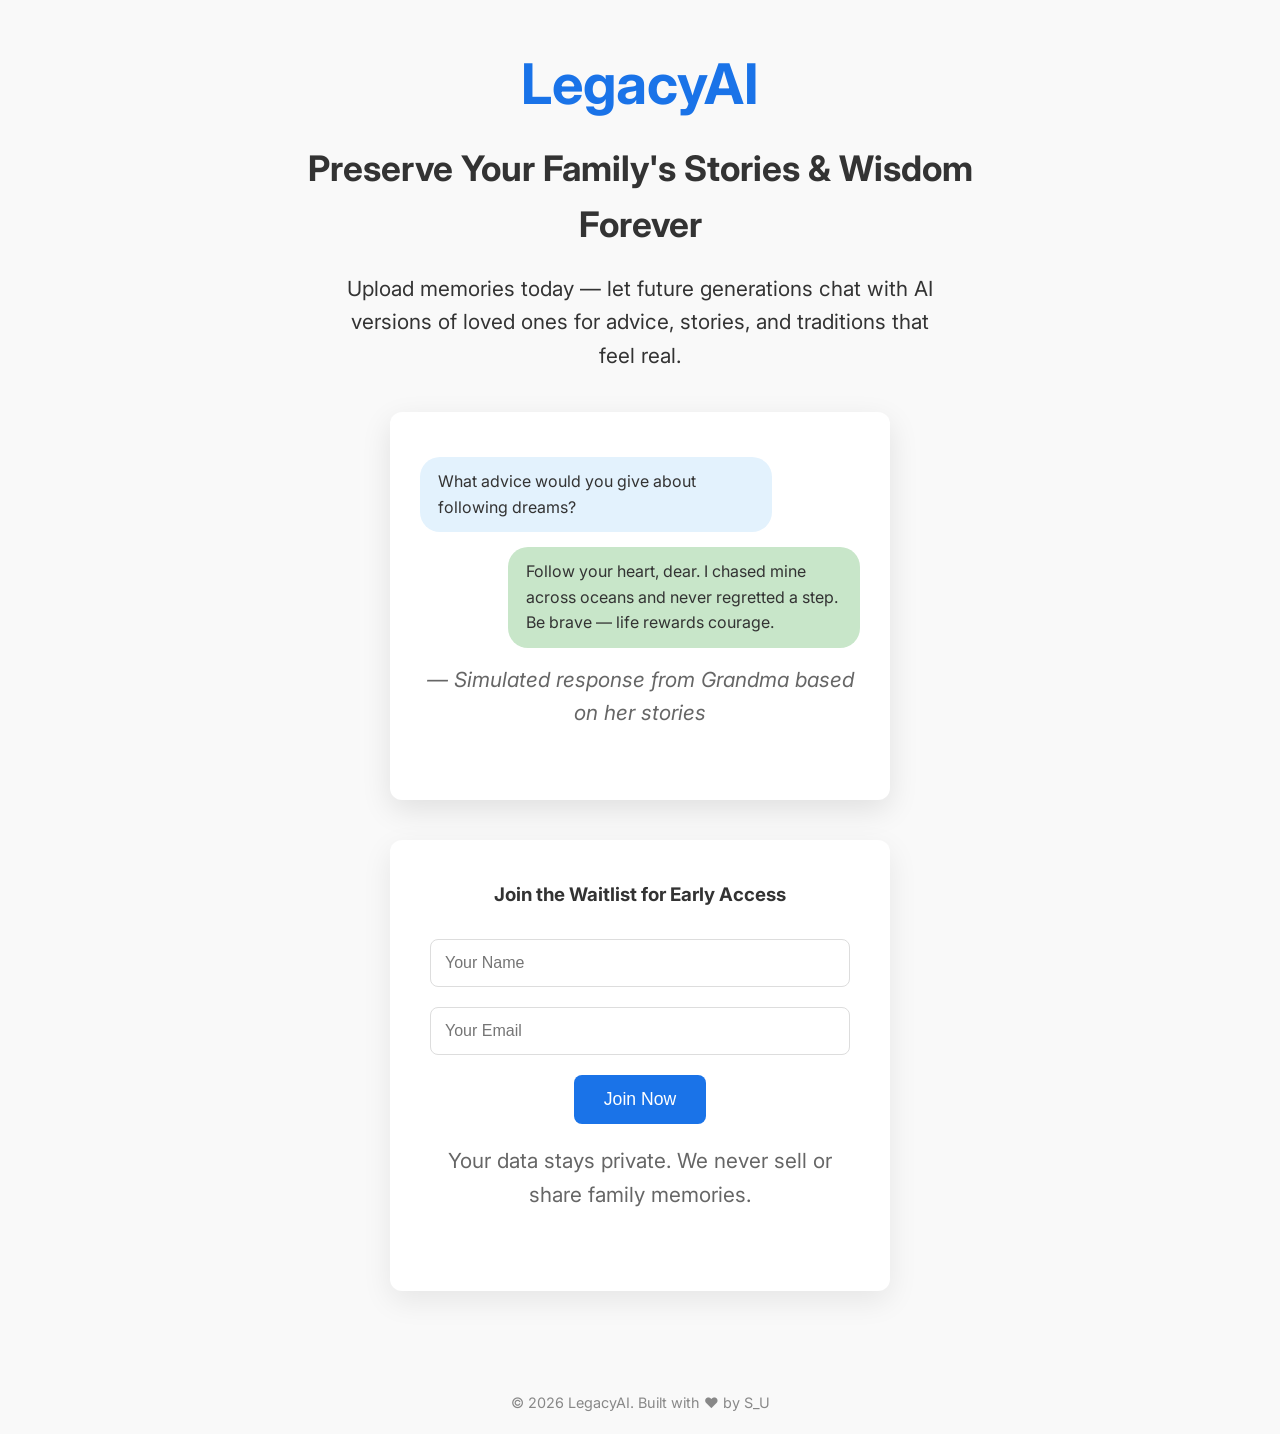
==== index.html @ 4ba94699 "Initial commit: Add landing page HTML and CSS" ====
<!DOCTYPE html>
<html lang="en">
<head>
  <meta charset="UTF-8" />
  <meta name="viewport" content="width=device-width, initial-scale=1.0"/>
  <title>LegacyAI - Preserve Family Wisdom Forever</title>
  <link rel="stylesheet" href="styles.css"/>
  <link href="https://fonts.googleapis.com/css2?family=Inter:wght@400;600;700&display=swap" rel="stylesheet"/>
</head>
<body>
  <header class="hero">
    <div class="container">
      <h1>LegacyAI</h1>
      <h2>Preserve Your Family's Stories & Wisdom Forever</h2>
      <p>Upload memories today — let future generations chat with AI versions of loved ones for advice, stories, and traditions that feel real.</p>
      
      <!-- Fake chat mockup -->
      <div class="mockup">
        <div class="chat-bubble user">What advice would you give about following dreams?</div>
        <div class="chat-bubble ai">Follow your heart, dear. I chased mine across oceans and never regretted a step. Be brave — life rewards courage.</div>
        <p class="caption">— Simulated response from Grandma based on her stories</p>
      </div>

      <!-- Signup section -->
      <div class="signup">
        <h3>Join the Waitlist for Early Access</h3>
        <form id="waitlist-form" action="https://formspree.io/f/xlgwqnap" method="POST">  <!-- Replace with real endpoint -->
          <input type="text" name="name" placeholder="Your Name" required/>
          <input type="email" name="email" placeholder="Your Email" required/>
          <button type="submit">Join Now</button>
        </form>
        <p class="privacy">Your data stays private. We never sell or share family memories.</p>
      </div>
    </div>
  </header>

  <footer>
    <p>&copy; 2026 LegacyAI. Built with ❤️ by S_U</p>
  </footer>

  <script src="script.js"></script>
</body>
</html>
---- styles.css ----
* {
  margin: 0;
  padding: 0;
  box-sizing: border-box;
}

body {
  font-family: 'Inter', sans-serif;
  background: #f9f9f9;
  color: #333;
  line-height: 1.6;
}

.container {
  max-width: 800px;
  margin: 0 auto;
  padding: 40px 20px;
  text-align: center;
}

.hero h1 {
  font-size: 3.5rem;
  color: #1a73e8;
  margin-bottom: 10px;
}

.hero h2 {
  font-size: 2.2rem;
  margin-bottom: 20px;
}

.hero p {
  font-size: 1.3rem;
  margin-bottom: 40px;
  max-width: 600px;
  margin-left: auto;
  margin-right: auto;
}

.mockup {
  background: white;
  border-radius: 12px;
  padding: 30px;
  box-shadow: 0 10px 30px rgba(0,0,0,0.1);
  margin: 40px 0;
  text-align: left;
  max-width: 500px;
  margin-left: auto;
  margin-right: auto;
}

.chat-bubble {
  background: #e3f2fd;
  padding: 12px 18px;
  border-radius: 20px;
  margin: 15px 0;
  max-width: 80%;
}

.chat-bubble.ai {
  background: #c8e6c9;
  margin-left: auto;
}

.caption {
  font-style: italic;
  color: #666;
  font-size: 0.9rem;
  text-align: center;
  margin-top: 10px;
}

.signup {
  background: white;
  padding: 40px;
  border-radius: 12px;
  box-shadow: 0 10px 30px rgba(0,0,0,0.08);
  margin: 40px auto;
  max-width: 500px;
}

.signup h3 {
  margin-bottom: 20px;
}

input {
  width: 100%;
  padding: 14px;
  margin: 10px 0;
  border: 1px solid #ddd;
  border-radius: 8px;
  font-size: 1rem;
}

button {
  background: #1a73e8;
  color: white;
  border: none;
  padding: 14px 30px;
  font-size: 1.1rem;
  border-radius: 8px;
  cursor: pointer;
  margin-top: 10px;
}

button:hover {
  background: #0d5bd9;
}

.privacy {
  margin-top: 20px;
  font-size: 0.9rem;
  color: #666;
}

footer {
  text-align: center;
  padding: 20px;
  color: #888;
  font-size: 0.9rem;
}

/* Mobile adjustments */
@media (max-width: 600px) {
  .hero h1 { font-size: 2.8rem; }
  .hero h2 { font-size: 1.8rem; }
}
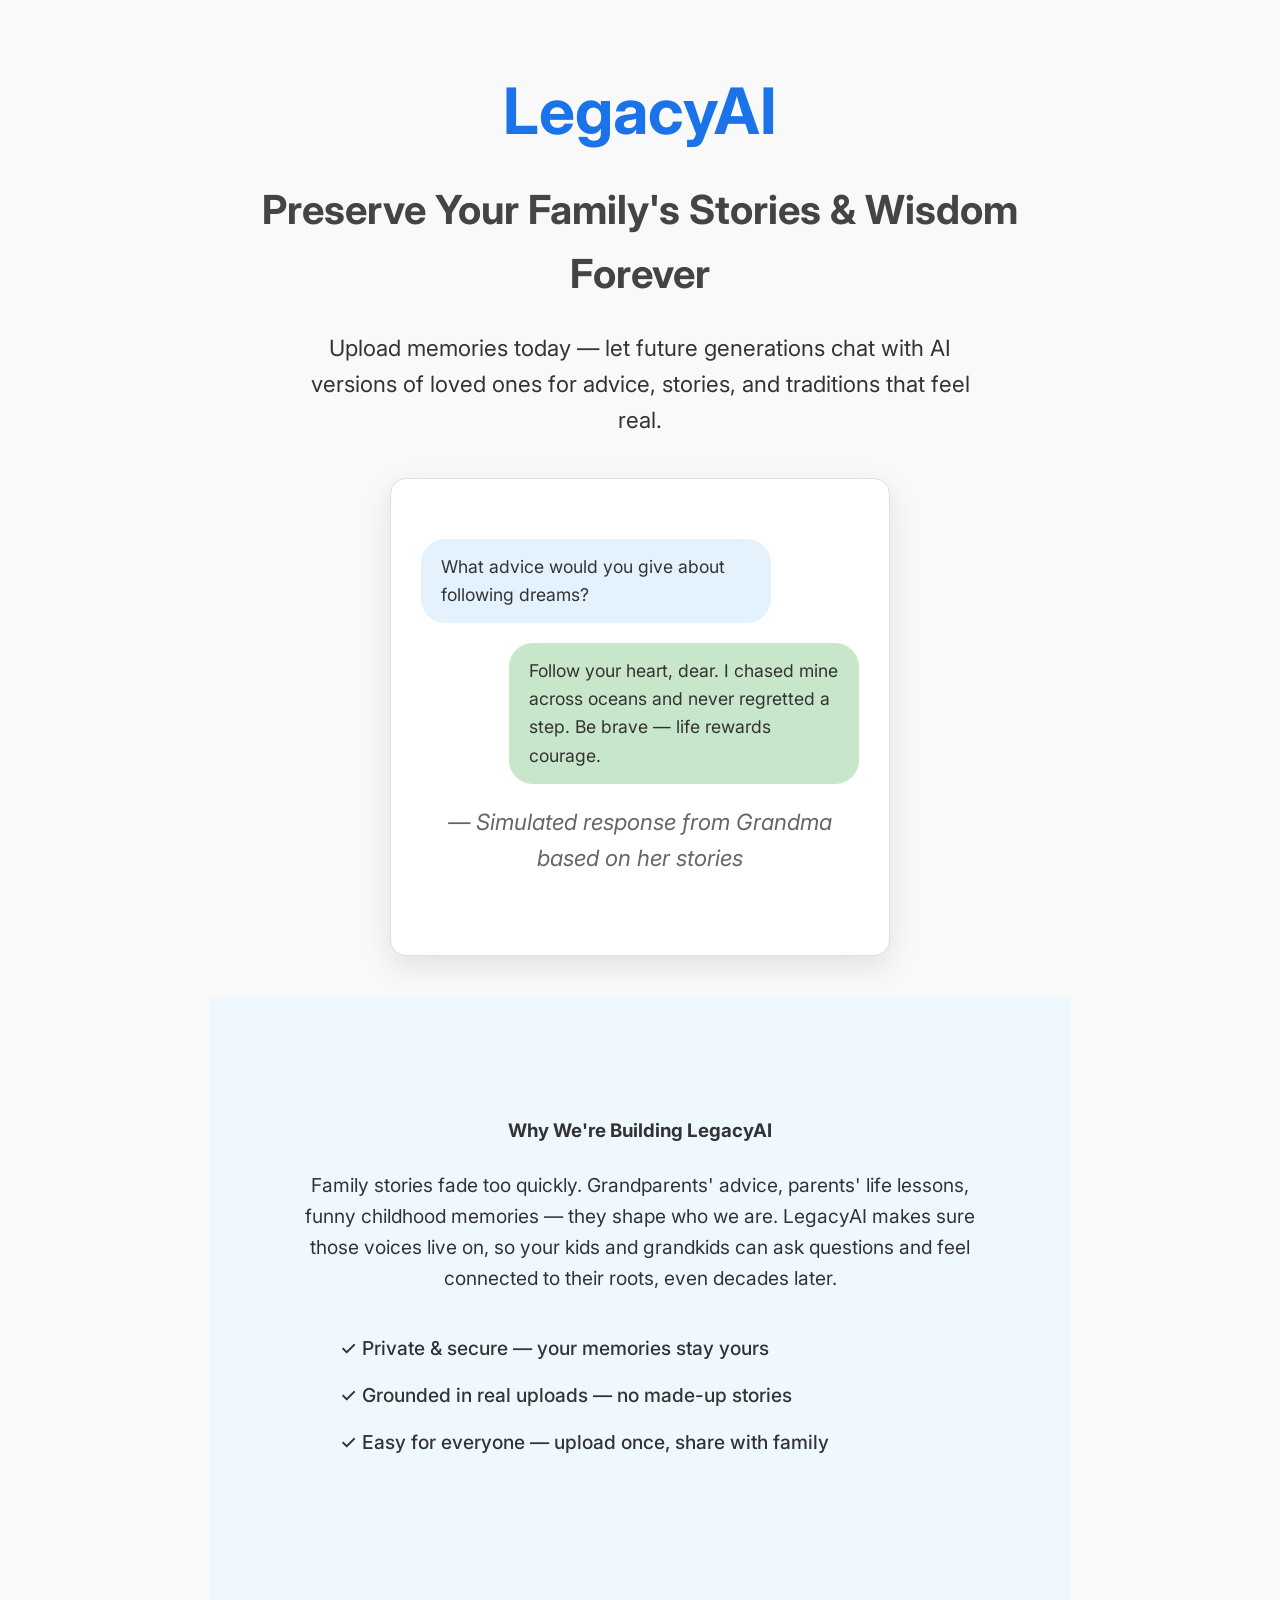
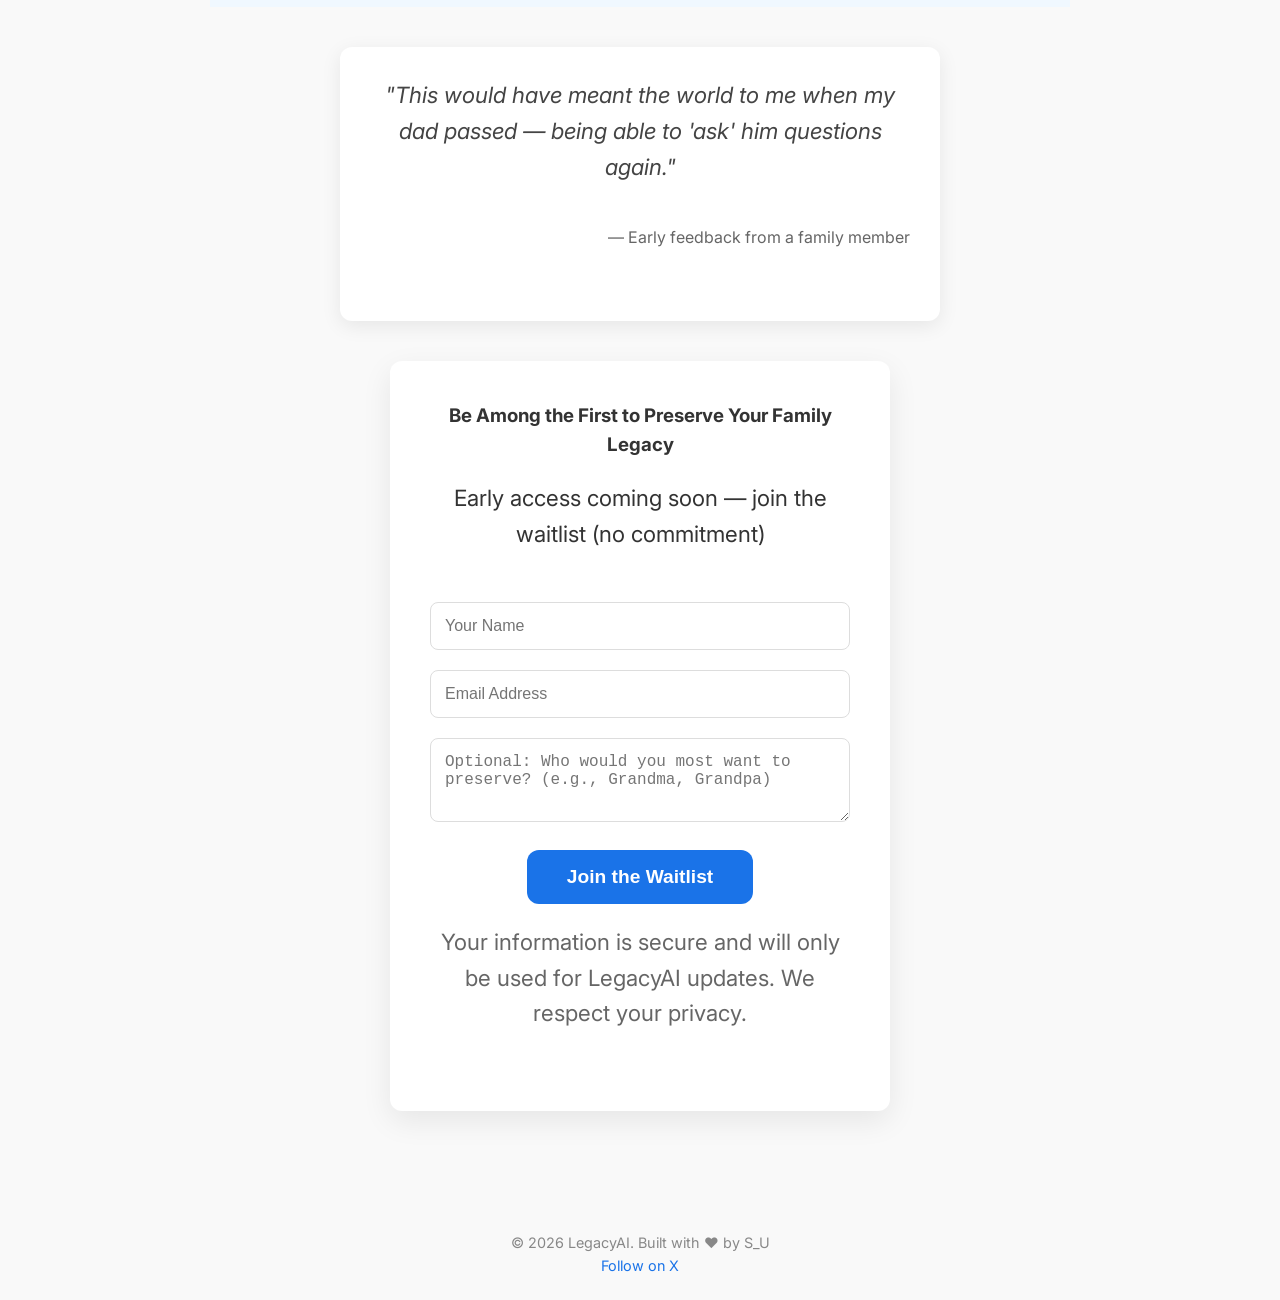
==== commit 2bea6f89: "Polish landing: added testimonial, meta tags, favicon, footer link" ====
--- a/index.html
+++ b/index.html
@@ -3,7 +3,12 @@
 <head>
   <meta charset="UTF-8" />
   <meta name="viewport" content="width=device-width, initial-scale=1.0"/>
+  <!-- Meta tags for better SEO and sharing -->
+  <meta name="description" content="Preserve family stories and wisdom with AI-powered conversations. Join the LegacyAI waitlist today.">
+  <meta name="keywords" content="family legacy, AI memories, preserve stories, intergenerational AI, family history">
   <title>LegacyAI - Preserve Family Wisdom Forever</title>
+  <!-- Favicon (use a real 32x32 image later; this is a placeholder) -->
+  <link rel="icon" href="https://via.placeholder.com/32/1a73e8/ffffff?text=LA" type="image/png">
   <link rel="stylesheet" href="styles.css"/>
   <link href="https://fonts.googleapis.com/css2?family=Inter:wght@400;600;700&display=swap" rel="stylesheet"/>
 </head>
@@ -21,21 +26,43 @@
         <p class="caption">— Simulated response from Grandma based on her stories</p>
       </div>
 
+      <!-- Why section -->
+      <section class="why">
+        <div class="container">
+          <h3>Why We're Building LegacyAI</h3>
+          <p>Family stories fade too quickly. Grandparents' advice, parents' life lessons, funny childhood memories — they shape who we are. LegacyAI makes sure those voices live on, so your kids and grandkids can ask questions and feel connected to their roots, even decades later.</p>
+          <ul style="list-style: none; text-align: left; max-width: 600px; margin: 30px auto;">
+            <li>✓ Private & secure — your memories stay yours</li>
+            <li>✓ Grounded in real uploads — no made-up stories</li>
+            <li>✓ Easy for everyone — upload once, share with family</li>
+          </ul>
+        </div>
+      </section>
+
+      <!-- Testimonial / Social Proof (Number 4) -->
+      <div class="testimonial">
+        <p>"This would have meant the world to me when my dad passed — being able to 'ask' him questions again."</p>
+        <p class="author">— Early feedback from a family member</p>
+      </div>
+
       <!-- Signup section -->
       <div class="signup">
-        <h3>Join the Waitlist for Early Access</h3>
-        <form id="waitlist-form" action="https://formspree.io/f/xlgwqnap" method="POST">  <!-- Replace with real endpoint -->
+        <h3>Be Among the First to Preserve Your Family Legacy</h3>
+        <p>Early access coming soon — join the waitlist (no commitment)</p>
+        <form id="waitlist-form" action="https://formspree.io/f/xlgwqnap" method="POST">
           <input type="text" name="name" placeholder="Your Name" required/>
-          <input type="email" name="email" placeholder="Your Email" required/>
-          <button type="submit">Join Now</button>
+          <input type="email" name="email" placeholder="Email Address" required/>
+          <textarea name="message" placeholder="Optional: Who would you most want to preserve? (e.g., Grandma, Grandpa)" rows="3"></textarea>
+          <button type="submit">Join the Waitlist</button>
         </form>
-        <p class="privacy">Your data stays private. We never sell or share family memories.</p>
+        <p class="privacy">Your information is secure and will only be used for LegacyAI updates. We respect your privacy.</p>
       </div>
     </div>
   </header>
 
   <footer>
-    <p>&copy; 2026 LegacyAI. Built with ❤️ by S_U</p>
+    <p>© 2026 LegacyAI. Built with ❤️ by S_U</p>
+    <p><a href="https://x.com/SujanUprety9" target="_blank">Follow on X</a></p>
   </footer>
 
   <script src="script.js"></script>
--- a/styles.css
+++ b/styles.css
@@ -12,49 +12,53 @@
 }
 
 .container {
-  max-width: 800px;
+  max-width: 900px;
   margin: 0 auto;
-  padding: 40px 20px;
+  padding: 60px 20px;
   text-align: center;
 }
 
 .hero h1 {
-  font-size: 3.5rem;
+  font-size: 4rem;
   color: #1a73e8;
-  margin-bottom: 10px;
+  margin-bottom: 16px;
+  font-weight: 700;
 }
 
 .hero h2 {
-  font-size: 2.2rem;
-  margin-bottom: 20px;
+  font-size: 2.5rem;
+  color: #444;
+  margin-bottom: 24px;
 }
 
 .hero p {
-  font-size: 1.3rem;
+  font-size: 1.4rem;
   margin-bottom: 40px;
-  max-width: 600px;
+  max-width: 700px;
   margin-left: auto;
   margin-right: auto;
 }
 
 .mockup {
   background: white;
-  border-radius: 12px;
-  padding: 30px;
+  border-radius: 16px;
+  padding: 40px 30px;
   box-shadow: 0 10px 30px rgba(0,0,0,0.1);
   margin: 40px 0;
   text-align: left;
   max-width: 500px;
   margin-left: auto;
   margin-right: auto;
+  border: 1px solid #e0e0e0;
 }
 
 .chat-bubble {
   background: #e3f2fd;
-  padding: 12px 18px;
-  border-radius: 20px;
-  margin: 15px 0;
+  padding: 14px 20px;
+  border-radius: 24px;
+  margin: 20px 0;
   max-width: 80%;
+  font-size: 1.1rem;
 }
 
 .chat-bubble.ai {
@@ -96,15 +100,18 @@
   background: #1a73e8;
   color: white;
   border: none;
-  padding: 14px 30px;
-  font-size: 1.1rem;
-  border-radius: 8px;
+  padding: 16px 40px;
+  font-size: 1.2rem;
+  font-weight: 600;
+  border-radius: 12px;
   cursor: pointer;
   margin-top: 10px;
+  transition: background 0.2s;
 }
 
 button:hover {
-  background: #0d5bd9;
+  background: #0d5ed7;
+  transform: translateY(-2px);
 }
 
 .privacy {
@@ -124,4 +131,66 @@
 @media (max-width: 600px) {
   .hero h1 { font-size: 2.8rem; }
   .hero h2 { font-size: 1.8rem; }
+}
+
+.why {
+  background: #f0f8ff;
+  padding: 60px 0;
+  margin: 40px 0;
+}
+
+.why h3 {
+  margin-bottom: 24px;
+}
+
+.why p, .why ul li {
+  font-size: 1.2rem;
+}
+
+.why ul li {
+  margin: 16px 0;
+  font-weight: 500;
+}
+
+/* Testimonial styling (for #4) */
+.testimonial {
+  background: white;
+  padding: 30px;
+  border-radius: 12px;
+  margin: 40px auto;
+  max-width: 600px;
+  box-shadow: 0 5px 20px rgba(0,0,0,0.08);
+  font-style: italic;
+  font-size: 1.2rem;
+  color: #444;
+}
+
+.testimonial .author {
+  text-align: right;
+  font-style: normal;
+  font-size: 1rem;
+  color: #666;
+  margin-top: 12px;
+}
+
+/* Footer link */
+footer a {
+  color: #1a73e8;
+  text-decoration: none;
+}
+
+footer a:hover {
+  text-decoration: underline;
+}
+
+/* Make textarea look consistent with inputs */
+textarea {
+  width: 100%;
+  padding: 14px;
+  margin: 10px 0;
+  border: 1px solid #ddd;
+  border-radius: 8px;
+  font-size: 1rem;
+  resize: vertical;
+  min-height: 80px;
 }
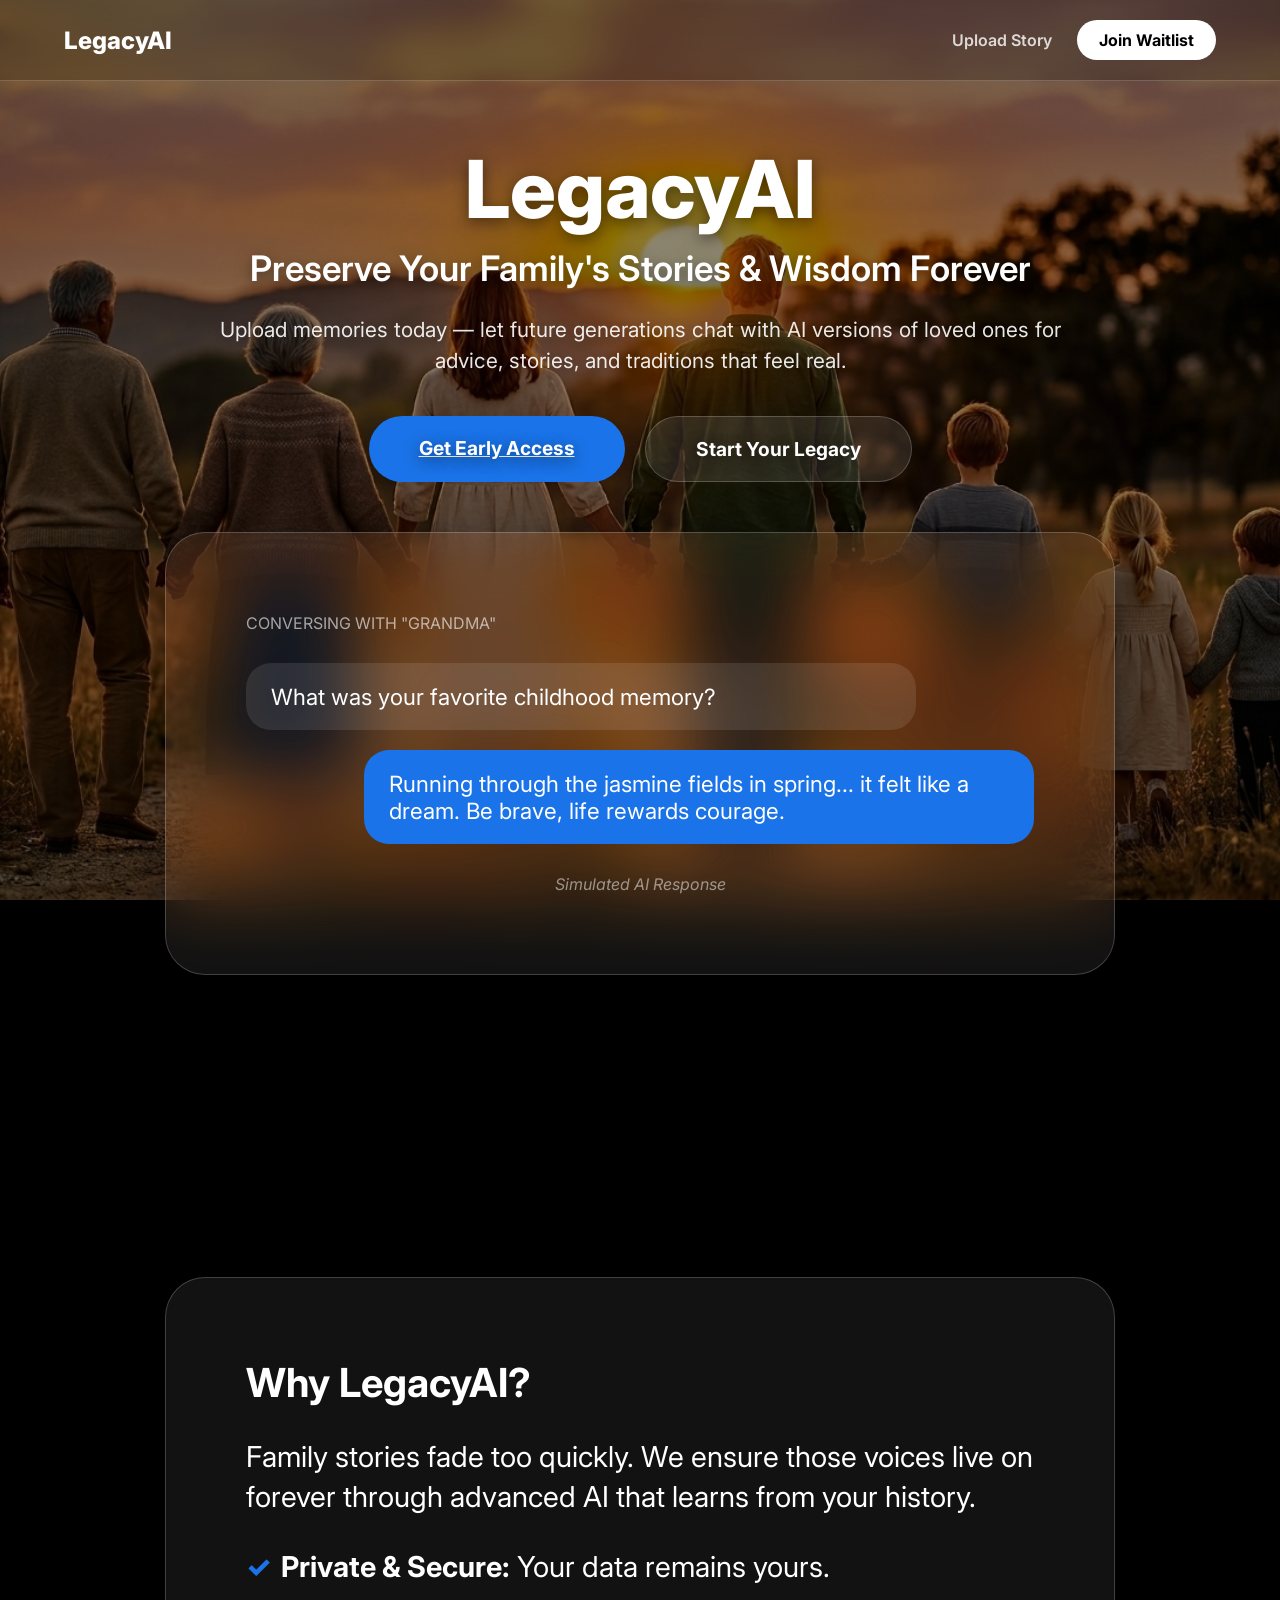
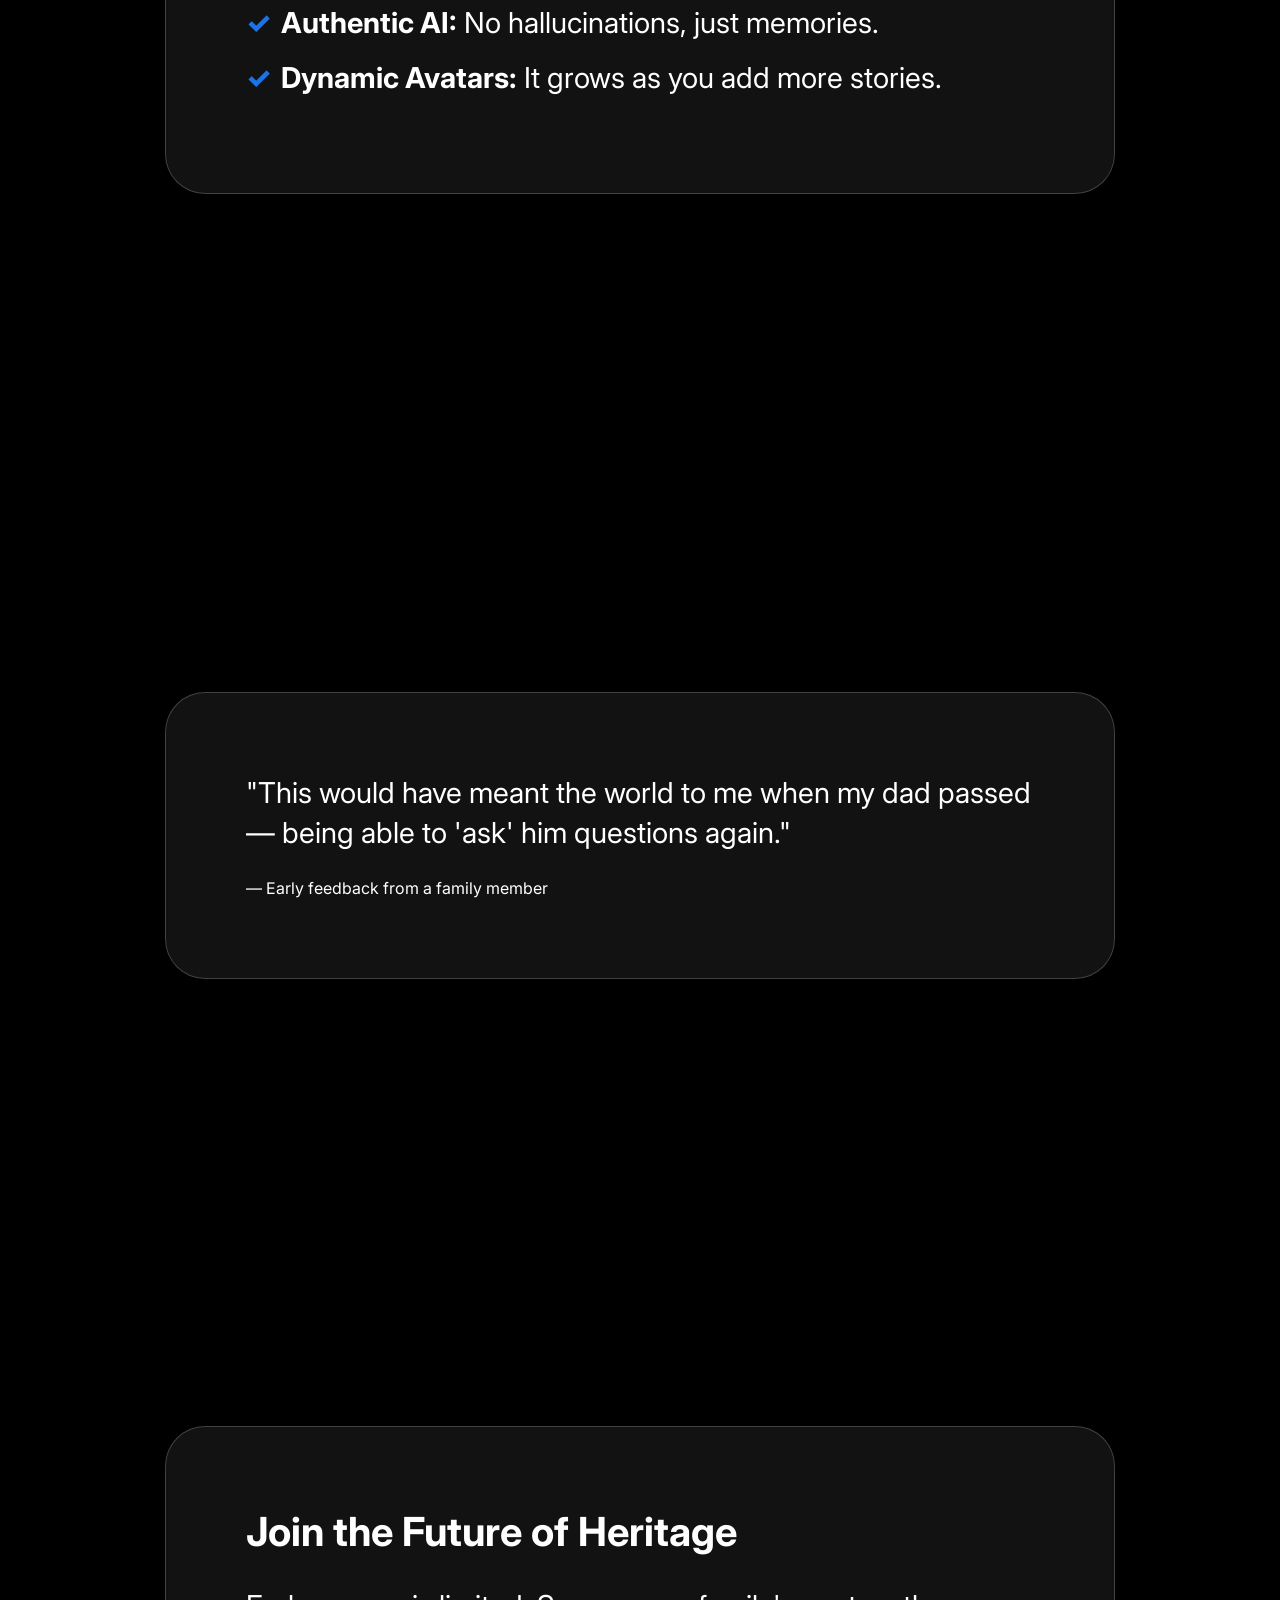
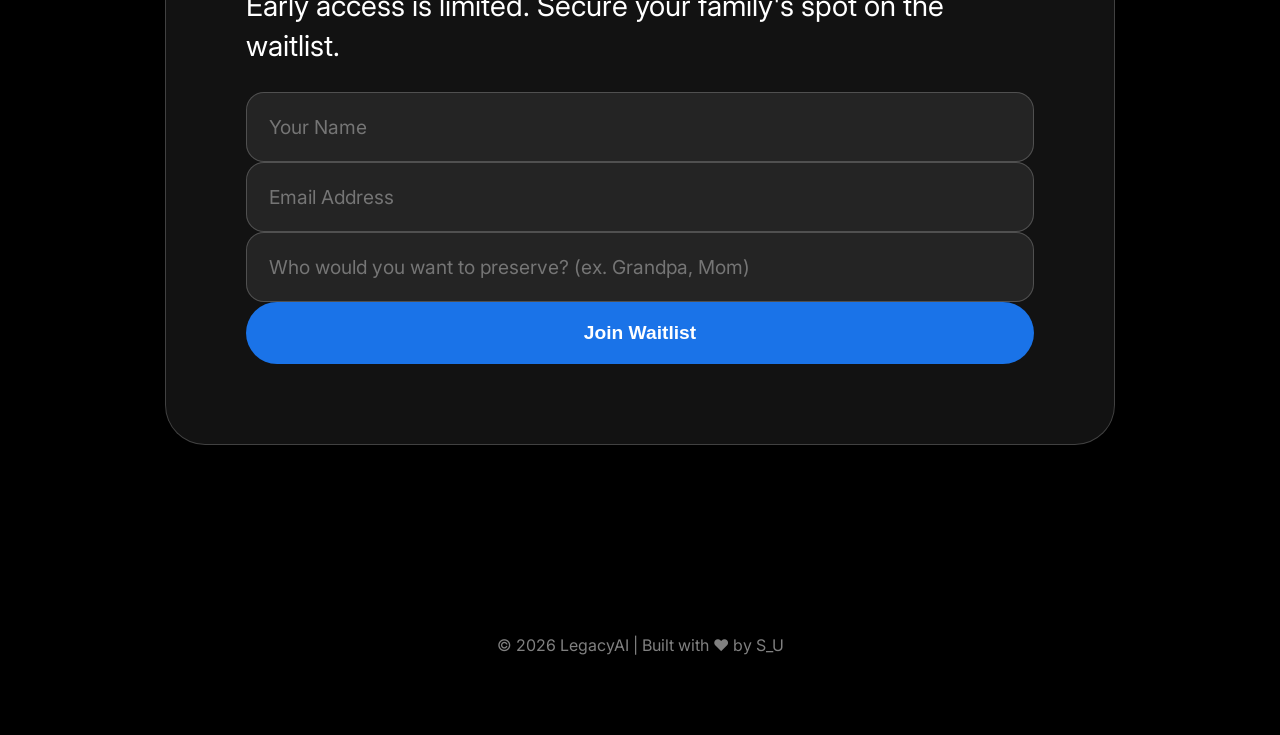
==== commit 70d9fa6e: "Initial launch of LegacyAI" ====
--- a/index.html
+++ b/index.html
@@ -3,66 +3,84 @@
 <head>
   <meta charset="UTF-8" />
   <meta name="viewport" content="width=device-width, initial-scale=1.0"/>
-  <!-- Meta tags for better SEO and sharing -->
-  <meta name="description" content="Preserve family stories and wisdom with AI-powered conversations. Join the LegacyAI waitlist today.">
-  <meta name="keywords" content="family legacy, AI memories, preserve stories, intergenerational AI, family history">
+  <meta name="description" content="Preserve family stories and wisdom with AI-powered conversations.">
   <title>LegacyAI - Preserve Family Wisdom Forever</title>
-  <!-- Favicon (use a real 32x32 image later; this is a placeholder) -->
-  <link rel="icon" href="https://via.placeholder.com/32/1a73e8/ffffff?text=LA" type="image/png">
   <link rel="stylesheet" href="styles.css"/>
-  <link href="https://fonts.googleapis.com/css2?family=Inter:wght@400;600;700&display=swap" rel="stylesheet"/>
+  <link href="https://fonts.googleapis.com/css2?family=Inter:wght@400;600;800&display=swap" rel="stylesheet"/>
 </head>
 <body>
-  <header class="hero">
+  
+  <div id="scroll-bg"></div>
+
+  <nav class="navbar">
+    <div class="logo">LegacyAI</div>
+    <div class="nav-links">
+      <a href="upload.html" class="nav-link">Upload Story</a>
+      <a href="#signup-section" class="nav-btn">Join Waitlist</a>
+    </div>
+  </nav>
+
+  <header class="hero-section" data-bg="background.jpg">
     <div class="container">
-      <h1>LegacyAI</h1>
-      <h2>Preserve Your Family's Stories & Wisdom Forever</h2>
-      <p>Upload memories today — let future generations chat with AI versions of loved ones for advice, stories, and traditions that feel real.</p>
-      
-      <!-- Fake chat mockup -->
-      <div class="mockup">
-        <div class="chat-bubble user">What advice would you give about following dreams?</div>
-        <div class="chat-bubble ai">Follow your heart, dear. I chased mine across oceans and never regretted a step. Be brave — life rewards courage.</div>
-        <p class="caption">— Simulated response from Grandma based on her stories</p>
+      <div class="floating-hero-text">
+        <h1>LegacyAI</h1>
+        <h2>Preserve Your Family's Stories & Wisdom Forever</h2>
+        <p class="hero-subtitle">Upload memories today — let future generations chat with AI versions of loved ones for advice, stories, and traditions that feel real.</p>
+        <div class="cta-group">
+          <a href="#signup-section" class="btn-primary">Get Early Access</a>
+          <a href="upload.html" class="btn-secondary">Start Your Legacy</a>
+        </div>
       </div>
 
-      <!-- Why section -->
-      <section class="why">
-        <div class="container">
-          <h3>Why We're Building LegacyAI</h3>
-          <p>Family stories fade too quickly. Grandparents' advice, parents' life lessons, funny childhood memories — they shape who we are. LegacyAI makes sure those voices live on, so your kids and grandkids can ask questions and feel connected to their roots, even decades later.</p>
-          <ul style="list-style: none; text-align: left; max-width: 600px; margin: 30px auto;">
-            <li>✓ Private & secure — your memories stay yours</li>
-            <li>✓ Grounded in real uploads — no made-up stories</li>
-            <li>✓ Easy for everyone — upload once, share with family</li>
-          </ul>
-        </div>
-      </section>
-
-      <!-- Testimonial / Social Proof (Number 4) -->
-      <div class="testimonial">
-        <p>"This would have meant the world to me when my dad passed — being able to 'ask' him questions again."</p>
-        <p class="author">— Early feedback from a family member</p>
-      </div>
-
-      <!-- Signup section -->
-      <div class="signup">
-        <h3>Be Among the First to Preserve Your Family Legacy</h3>
-        <p>Early access coming soon — join the waitlist (no commitment)</p>
-        <form id="waitlist-form" action="https://formspree.io/f/xlgwqnap" method="POST">
-          <input type="text" name="name" placeholder="Your Name" required/>
-          <input type="email" name="email" placeholder="Email Address" required/>
-          <textarea name="message" placeholder="Optional: Who would you most want to preserve? (e.g., Grandma, Grandpa)" rows="3"></textarea>
-          <button type="submit">Join the Waitlist</button>
-        </form>
-        <p class="privacy">Your information is secure and will only be used for LegacyAI updates. We respect your privacy.</p>
+      <div class="crystal-card large-card mockup-box">
+        <div class="chat-header">Conversing with "Grandma"</div>
+        <div class="chat-bubble user">What was your favorite childhood memory?</div>
+        <div class="chat-bubble ai">Running through the jasmine fields in spring... it felt like a dream. Be brave, life rewards courage.</div>
+        <p class="caption">Simulated AI Response</p>
       </div>
     </div>
   </header>
 
+  <section class="content-section" data-bg="background1.jpg">
+    <div class="container">
+      <div class="crystal-card large-card">
+        <h3 class="section-title">Why LegacyAI?</h3>
+        <p class="large-text">Family stories fade too quickly. We ensure those voices live on forever through advanced AI that learns from your history.</p>
+        <ul class="feature-list large-text">
+          <li><strong>Private & Secure:</strong> Your data remains yours.</li>
+          <li><strong>Authentic AI:</strong> No hallucinations, just memories.</li>
+          <li><strong>Dynamic Avatars:</strong> It grows as you add more stories.</li>
+        </ul>
+      </div>
+    </div>
+  </section>
+
+  <section class="content-section" data-bg="background.jpg">
+    <div class="container">
+      <div class="crystal-card large-card feedback-card">
+        <p class="quote">"This would have meant the world to me when my dad passed — being able to 'ask' him questions again."</p>
+        <p class="author">— Early feedback from a family member</p>
+      </div>
+    </div>
+  </section>
+
+  <section id="signup-section" class="content-section" data-bg="background2.jpg">
+    <div class="container">
+      <div class="crystal-card large-card" id="waitlist-container">
+        <h3 class="section-title">Join the Future of Heritage</h3>
+        <p class="large-text">Early access is limited. Secure your family's spot on the waitlist.</p>
+        <form id="waitlist-form">
+          <input type="text" name="name" placeholder="Your Name" required/>
+          <input type="email" name="email" placeholder="Email Address" required/>
+          <input type="text" name="preserve-target" placeholder="Who would you want to preserve? (ex. Grandpa, Mom)"/>
+          <button type="submit" class="btn-primary" style="width: 100%;">Join Waitlist</button>
+        </form>
+      </div>
+    </div>
+  </section>
+
   <footer>
-    <p>© 2026 LegacyAI. Built with ❤️ by S_U</p>
-    <p><a href="https://x.com/SujanUprety9" target="_blank">Follow on X</a></p>
+    <p>© 2026 LegacyAI | Built with ❤️ by S_U</p>
   </footer>
 
   <script src="script.js"></script>
--- a/styles.css
+++ b/styles.css
@@ -4,193 +4,381 @@
   box-sizing: border-box;
 }
 
+:root {
+  --primary-blue: #1a73e8;
+  --crystal-bg: rgba(255, 255, 255, 0.07);
+  --crystal-border: rgba(255, 255, 255, 0.2);
+}
+
 body {
   font-family: 'Inter', sans-serif;
-  background: #f9f9f9;
-  color: #333;
-  line-height: 1.6;
-}
-
-.container {
-  max-width: 900px;
+  color: #fff;
+  background-color: #000;
+  overflow-x: hidden;
+}
+
+#scroll-bg {
+  position: fixed;
+  top: 0; 
+  left: 0; 
+  width: 100%; 
+  height: 100vh;
+  z-index: -1;
+  background-size: cover;
+  background-position: center;
+  background-repeat: no-repeat;
+  transition: background-image 1.2s ease-in-out;
+  background-color: #111;
+}
+
+#scroll-bg::after {
+  content: "";
+  position: absolute;
+  top: 0; left: 0; width: 100%; height: 100%;
+  background: rgba(0, 0, 0, 0.45);
+}
+
+/* NAVIGATION */
+.navbar {
+  display: flex;
+  justify-content: space-between;
+  align-items: center;
+  padding: 20px 5%;
+  position: fixed;
+  width: 100%;
+  top: 0; z-index: 1000;
+  background: rgba(0, 0, 0, 0.2);
+  backdrop-filter: blur(15px);
+  border-bottom: 1px solid var(--crystal-border);
+}
+
+.logo { font-weight: 800; font-size: 1.5rem; }
+.nav-links { display: flex; align-items: center; gap: 25px; }
+.nav-link { text-decoration: none; color: #fff; font-weight: 600; opacity: 0.8; transition: 0.3s; }
+.nav-link:hover { opacity: 1; }
+.nav-btn { text-decoration: none; background: #fff; color: #000; padding: 10px 22px; border-radius: 50px; font-weight: 700; transition: 0.3s; }
+.nav-btn:hover { transform: scale(1.05); box-shadow: 0 0 20px rgba(255,255,255,0.2); }
+
+/* HERO TEXT */
+.floating-hero-text {
+  text-align: center;
+  margin-bottom: 50px;
+  text-shadow: 0 4px 15px rgba(0,0,0,0.5);
+}
+
+h1 { font-size: clamp(3rem, 8vw, 5rem); font-weight: 800; margin-bottom: 10px; }
+h2 { font-size: clamp(1.5rem, 4vw, 2.2rem); margin-bottom: 25px; font-weight: 600; }
+.hero-subtitle { font-size: 1.3rem; max-width: 850px; margin: 0 auto 40px; line-height: 1.5; opacity: 0.9; }
+
+/* CONTAINERS */
+.hero-section, .content-section {
+  min-height: 100vh;
+  display: flex;
+  flex-direction: column;
+  align-items: center;
+  justify-content: center;
+  padding: 140px 20px 80px;
+}
+
+.container { width: 100%; max-width: 1000px; }
+
+/* CRYSTAL BOXES */
+.crystal-card {
+  background: var(--crystal-bg);
+  backdrop-filter: blur(35px) saturate(200%);
+  -webkit-backdrop-filter: blur(35px) saturate(200%);
+  border-radius: 40px;
+  border: 1px solid var(--crystal-border);
+  box-shadow: 0 15px 50px rgba(0, 0, 0, 0.6);
   margin: 0 auto;
-  padding: 60px 20px;
-  text-align: center;
-}
-
-.hero h1 {
-  font-size: 4rem;
-  color: #1a73e8;
-  margin-bottom: 16px;
-  font-weight: 700;
-}
-
-.hero h2 {
+  padding: 60px;
+  transition: transform 0.4s ease, border-color 0.4s ease;
+}
+
+.crystal-card:hover {
+  border-color: rgba(255, 255, 255, 0.4);
+}
+
+.large-card { 
+  padding: 80px; 
+  max-width: 950px; 
+  width: 100%; 
+}
+
+/* TYPOGRAPHY */
+.section-title {
   font-size: 2.5rem;
-  color: #444;
-  margin-bottom: 24px;
-}
-
-.hero p {
-  font-size: 1.4rem;
+  margin-bottom: 30px;
+  text-align: left;
+}
+
+.large-text, .quote { 
+  font-size: 1.8rem; 
+  line-height: 1.4;
+  margin-bottom: 25px;
+}
+
+/* UPLOAD & FORM ELEMENTS */
+.upload-group {
+  width: 100%;
   margin-bottom: 40px;
-  max-width: 700px;
-  margin-left: auto;
-  margin-right: auto;
-}
-
-.mockup {
-  background: white;
-  border-radius: 16px;
-  padding: 40px 30px;
-  box-shadow: 0 10px 30px rgba(0,0,0,0.1);
-  margin: 40px 0;
   text-align: left;
-  max-width: 500px;
-  margin-left: auto;
-  margin-right: auto;
-  border: 1px solid #e0e0e0;
-}
-
-.chat-bubble {
-  background: #e3f2fd;
-  padding: 14px 20px;
-  border-radius: 24px;
-  margin: 20px 0;
-  max-width: 80%;
-  font-size: 1.1rem;
-}
-
-.chat-bubble.ai {
-  background: #c8e6c9;
-  margin-left: auto;
-}
-
-.caption {
-  font-style: italic;
-  color: #666;
-  font-size: 0.9rem;
-  text-align: center;
+}
+
+textarea, input[type="text"], input[type="email"], .custom-select {
+  width: 100%;
+  padding: 22px;
+  background: rgba(255, 255, 255, 0.08);
+  border: 1px solid var(--crystal-border);
+  border-radius: 18px;
+  color: #fff;
+  font-size: 1.2rem;
+  font-family: inherit;
+  transition: 0.3s;
+}
+
+textarea { min-height: 200px; resize: vertical; display: block; }
+
+/* Custom Select Dropdown Arrow */
+.custom-select {
+  appearance: none;
+  background-image: url("data:image/svg+xml,%3Csvg xmlns='http://www.w3.org/2000/svg' width='24' height='24' viewBox='0 0 24 24' fill='none' stroke='white' stroke-width='2' stroke-linecap='round' stroke-linejoin='round'%3E%3Cpolyline points='6 9 12 15 18 9'%3E%3C/polyline%3E%3C/svg%3E");
+  background-repeat: no-repeat;
+  background-position: right 20px center;
+  cursor: pointer;
+}
+
+.custom-select option { background-color: #111; color: #fff; }
+
+input:focus, textarea:focus, .custom-select:focus {
+  outline: none;
+  border-color: var(--primary-blue);
+  background: rgba(255, 255, 255, 0.12);
+}
+
+.file-field {
+  background: rgba(255, 255, 255, 0.05);
+  padding: 20px;
+  border-radius: 18px;
   margin-top: 10px;
-}
-
-.signup {
-  background: white;
-  padding: 40px;
-  border-radius: 12px;
-  box-shadow: 0 10px 30px rgba(0,0,0,0.08);
-  margin: 40px auto;
-  max-width: 500px;
-}
-
-.signup h3 {
-  margin-bottom: 20px;
-}
-
-input {
-  width: 100%;
-  padding: 14px;
-  margin: 10px 0;
-  border: 1px solid #ddd;
-  border-radius: 8px;
-  font-size: 1rem;
-}
-
-button {
-  background: #1a73e8;
-  color: white;
-  border: none;
-  padding: 16px 40px;
-  font-size: 1.2rem;
-  font-weight: 600;
-  border-radius: 12px;
-  cursor: pointer;
-  margin-top: 10px;
-  transition: background 0.2s;
-}
-
-button:hover {
-  background: #0d5ed7;
-  transform: translateY(-2px);
-}
-
-.privacy {
-  margin-top: 20px;
-  font-size: 0.9rem;
-  color: #666;
-}
-
-footer {
+  border: 1px dashed var(--crystal-border);
+  display: flex;
+  justify-content: space-between;
+  align-items: center;
+}
+
+/* CHAT BOX */
+.mockup-box { display: flex; flex-direction: column; gap: 20px; }
+.chat-bubble { padding: 20px 25px; border-radius: 25px; font-size: 1.4rem; max-width: 85%; }
+.chat-bubble.user { background: rgba(255,255,255,0.1); }
+.chat-bubble.ai { background: var(--primary-blue); margin-left: auto; }
+.chat-header { font-size: 1rem; text-transform: uppercase; opacity: 0.6; margin-bottom: 10px; }
+.caption { font-size: 1rem; opacity: 0.5; font-style: italic; text-align: center; margin-top: 10px; }
+
+/* LISTS */
+.feature-list { list-style: none; text-align: left; margin: 30px auto 0; }
+.feature-list li { margin-bottom: 15px; padding-left: 35px; position: relative; }
+.feature-list li::before { content: "✓"; position: absolute; left: 0; color: var(--primary-blue); font-weight: 800; }
+
+/* BUTTONS */
+.cta-group { display: flex; gap: 20px; justify-content: center; }
+.btn-primary { 
+  background: var(--primary-blue); color: #fff; padding: 20px 50px; border-radius: 50px; 
+  font-weight: 700; border: none; cursor: pointer; font-size: 1.2rem; transition: 0.3s;
+}
+.btn-primary:hover { transform: translateY(-3px); box-shadow: 0 10px 25px rgba(26, 115, 232, 0.4); }
+
+.btn-secondary { 
+  background: rgba(255,255,255,0.1); color: #fff; padding: 20px 50px; border-radius: 50px; 
+  text-decoration: none; font-weight: 700; border: 1px solid var(--crystal-border); 
+  font-size: 1.2rem; transition: 0.3s;
+}
+.btn-secondary:hover { background: rgba(255,255,255,0.2); }
+
+/* SUCCESS / PROCESSING OVERLAY */
+.processing-overlay {
+  position: fixed;
+  top: 0; left: 0; width: 100%; height: 100%;
+  background: rgba(0, 0, 0, 0.9);
+  backdrop-filter: blur(20px);
+  z-index: 2000;
+  display: none;
+  flex-direction: column;
+  align-items: center;
+  justify-content: center;
   text-align: center;
   padding: 20px;
-  color: #888;
-  font-size: 0.9rem;
-}
-
-/* Mobile adjustments */
-@media (max-width: 600px) {
-  .hero h1 { font-size: 2.8rem; }
-  .hero h2 { font-size: 1.8rem; }
-}
-
-.why {
-  background: #f0f8ff;
-  padding: 60px 0;
-  margin: 40px 0;
-}
-
-.why h3 {
-  margin-bottom: 24px;
-}
-
-.why p, .why ul li {
-  font-size: 1.2rem;
-}
-
-.why ul li {
-  margin: 16px 0;
-  font-weight: 500;
-}
-
-/* Testimonial styling (for #4) */
-.testimonial {
-  background: white;
-  padding: 30px;
+}
+
+.processing-content h2 {
+  font-size: 3rem;
+  margin-bottom: 20px;
+  background: linear-gradient(90deg, #fff, var(--primary-blue));
+  -webkit-background-clip: text;
+  -webkit-text-fill-color: transparent;
+}
+
+.loader-circle {
+  width: 120px; height: 120px; border: 4px solid var(--primary-blue);
+  border-radius: 50%; margin-bottom: 40px; position: relative;
+  animation: pulse-blue 2s infinite;
+}
+
+@keyframes pulse-blue {
+  0% { transform: scale(0.95); box-shadow: 0 0 0 0 rgba(26, 115, 232, 0.7); }
+  70% { transform: scale(1); box-shadow: 0 0 0 30px rgba(26, 115, 232, 0); }
+  100% { transform: scale(0.95); }
+}
+
+.success-check { font-size: 5rem; display: none; color: #4bb543; margin-bottom: 20px; }
+
+footer { padding: 80px; text-align: center; opacity: 0.5; }
+
+@media (max-width: 768px) {
+  h1 { font-size: 3rem; }
+  .large-card, .crystal-card { padding: 40px 25px; }
+  .large-text, .quote, .chat-bubble { font-size: 1.3rem; }
+  .cta-group { flex-direction: column; }
+}
+
+/* PRIVACY SHIELD STYLING */
+.privacy-note {
+  display: flex;
+  align-items: center;
+  gap: 15px;
+  background: rgba(75, 181, 67, 0.05); /* Very subtle green tint */
+  padding: 20px;
+  border-radius: 15px;
+  border: 1px solid rgba(75, 181, 67, 0.2);
+  margin-bottom: 25px;
+  text-align: left;
+}
+
+.privacy-note p {
+  font-size: 0.95rem;
+  line-height: 1.4;
+  color: rgba(255, 255, 255, 0.8);
+}
+
+.privacy-note strong {
+  color: #4bb543;
+}
+
+.shield-icon {
+  display: flex;
+  align-items: center;
+  justify-content: center;
+  min-width: 40px;
+  height: 40px;
+  background: rgba(75, 181, 67, 0.1);
+  border-radius: 50%;
+  animation: shield-glow 3s infinite;
+}
+
+@keyframes shield-glow {
+  0% { box-shadow: 0 0 0 0 rgba(75, 181, 67, 0.4); }
+  70% { box-shadow: 0 0 0 10px rgba(75, 181, 67, 0); }
+  100% { box-shadow: 0 0 0 0 rgba(75, 181, 67, 0); }
+}
+
+/* Ensure the button looks great below the note */
+#process-btn {
+  margin-top: 5px;
+}
+
+/* PHOTO PREVIEW GRID */
+.preview-grid {
+  display: grid;
+  grid-template-columns: repeat(auto-fill, minmax(80px, 1fr));
+  gap: 12px;
+  margin-top: 15px;
+  margin-bottom: 20px;
+}
+
+.preview-item {
+  width: 80px;
+  height: 80px;
   border-radius: 12px;
-  margin: 40px auto;
-  max-width: 600px;
-  box-shadow: 0 5px 20px rgba(0,0,0,0.08);
-  font-style: italic;
-  font-size: 1.2rem;
-  color: #444;
-}
-
-.testimonial .author {
-  text-align: right;
-  font-style: normal;
-  font-size: 1rem;
-  color: #666;
-  margin-top: 12px;
-}
-
-/* Footer link */
-footer a {
-  color: #1a73e8;
-  text-decoration: none;
-}
-
-footer a:hover {
-  text-decoration: underline;
-}
-
-/* Make textarea look consistent with inputs */
-textarea {
+  overflow: hidden;
+  border: 1px solid var(--crystal-border);
+  position: relative;
+  animation: fadeIn 0.4s ease forwards;
+}
+
+.preview-item img {
   width: 100%;
-  padding: 14px;
-  margin: 10px 0;
-  border: 1px solid #ddd;
-  border-radius: 8px;
-  font-size: 1rem;
-  resize: vertical;
-  min-height: 80px;
+  height: 100%;
+  object-fit: cover;
+}
+
+/* PRIVACY SHIELD STYLING */
+.privacy-note {
+  display: flex;
+  align-items: center;
+  gap: 15px;
+  background: rgba(75, 181, 67, 0.05);
+  padding: 20px;
+  border-radius: 15px;
+  border: 1px solid rgba(75, 181, 67, 0.2);
+  margin-bottom: 25px;
+  text-align: left;
+}
+
+.privacy-note p { font-size: 0.95rem; color: rgba(255, 255, 255, 0.8); }
+.privacy-note strong { color: #4bb543; }
+
+.shield-icon {
+  display: flex;
+  align-items: center;
+  justify-content: center;
+  min-width: 40px; height: 40px;
+  background: rgba(75, 181, 67, 0.1);
+  border-radius: 50%;
+  animation: shield-glow 3s infinite;
+}
+
+@keyframes shield-glow {
+  0% { box-shadow: 0 0 0 0 rgba(75, 181, 67, 0.4); }
+  70% { box-shadow: 0 0 0 10px rgba(75, 181, 67, 0); }
+  100% { box-shadow: 0 0 0 0 rgba(75, 181, 67, 0); }
+}
+
+@keyframes fadeIn {
+  from { opacity: 0; transform: scale(0.9); }
+  to { opacity: 1; transform: scale(1); }
+}
+
+/* DELETE BUTTON FOR THUMBNAILS */
+.preview-item {
+  position: relative; /* Needed to anchor the X button */
+}
+
+.delete-btn {
+  position: absolute;
+  top: 4px;
+  right: 4px;
+  width: 20px;
+  height: 20px;
+  background: rgba(255, 0, 0, 0.8);
+  color: white;
+  border-radius: 50%;
+  display: flex;
+  align-items: center;
+  justify-content: center;
+  font-size: 12px;
+  font-weight: bold;
+  cursor: pointer;
+  border: none;
+  transition: transform 0.2s ease, background 0.2s ease;
+  z-index: 10;
+}
+
+.delete-btn:hover {
+  transform: scale(1.2);
+  background: #ff0000;
+}
+
+/* Ensure the image doesn't get clicked when we want the X */
+.preview-item img {
+  pointer-events: none;
 }
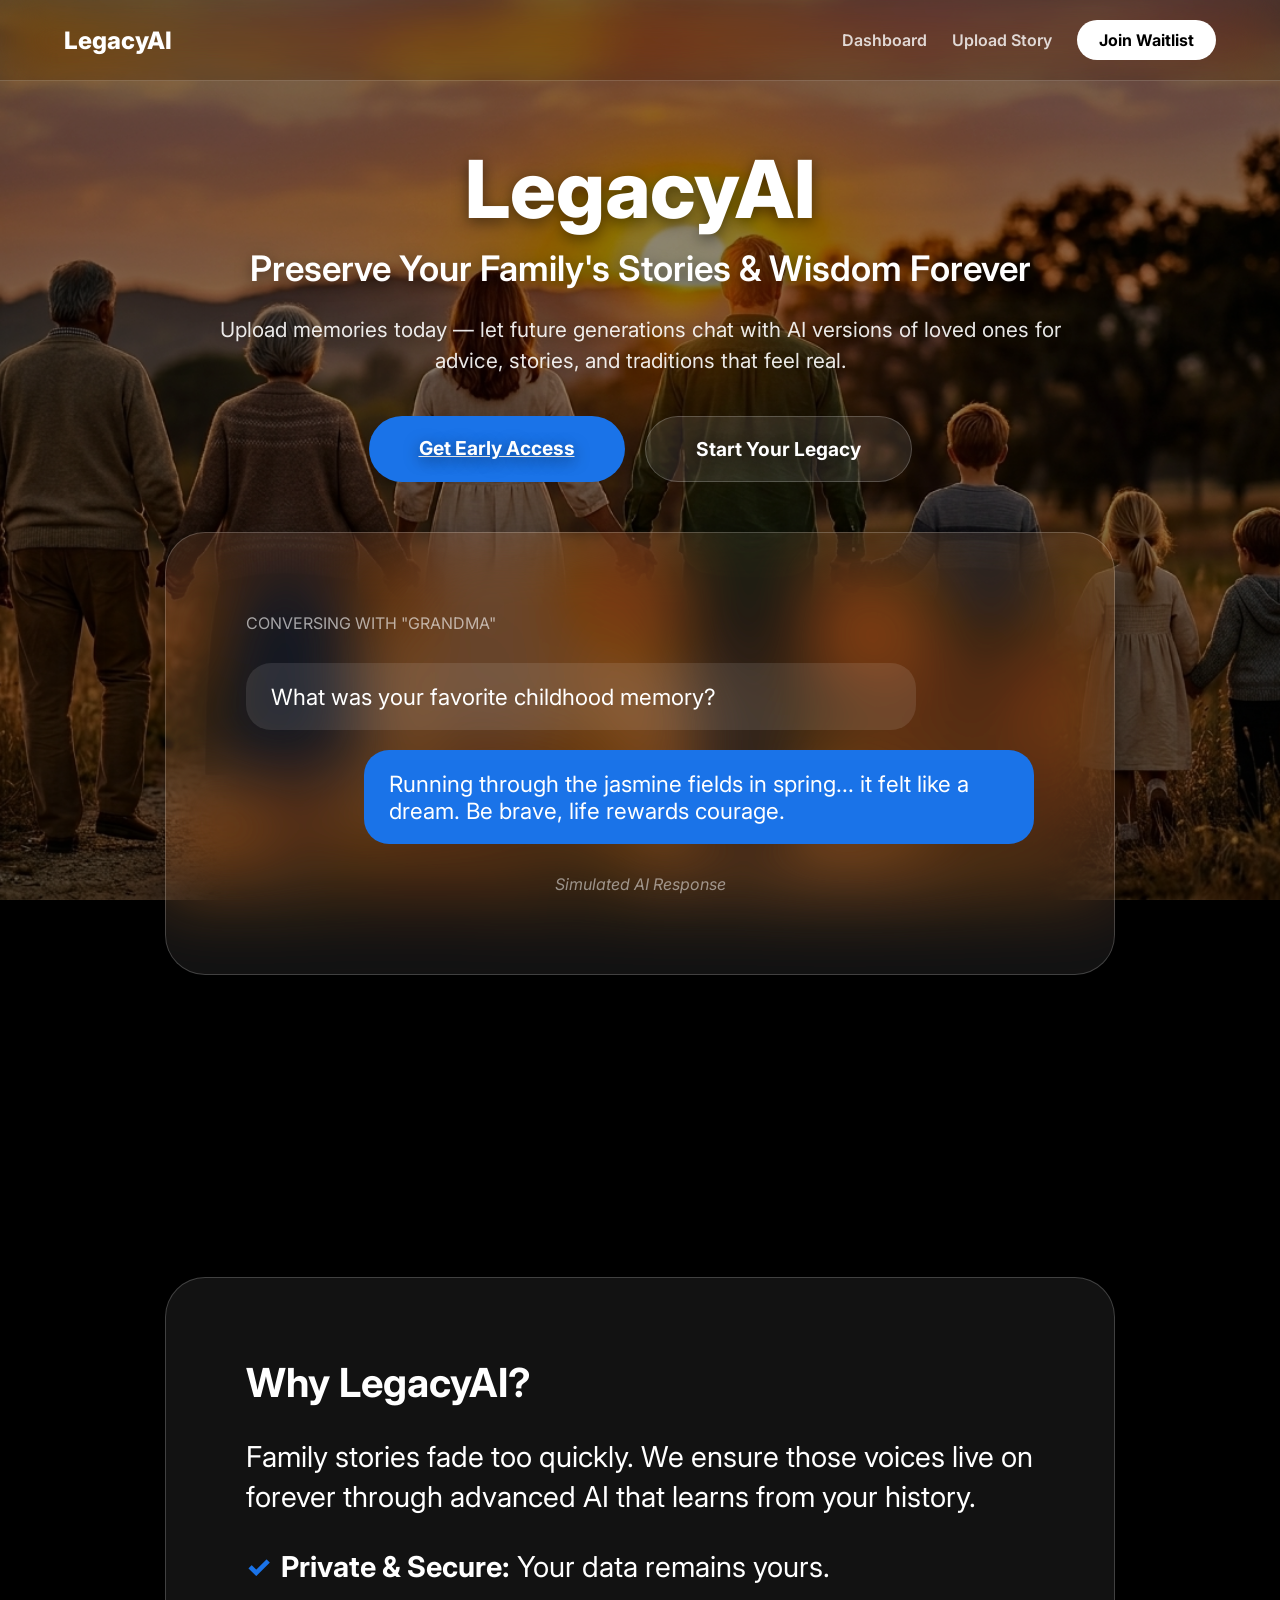
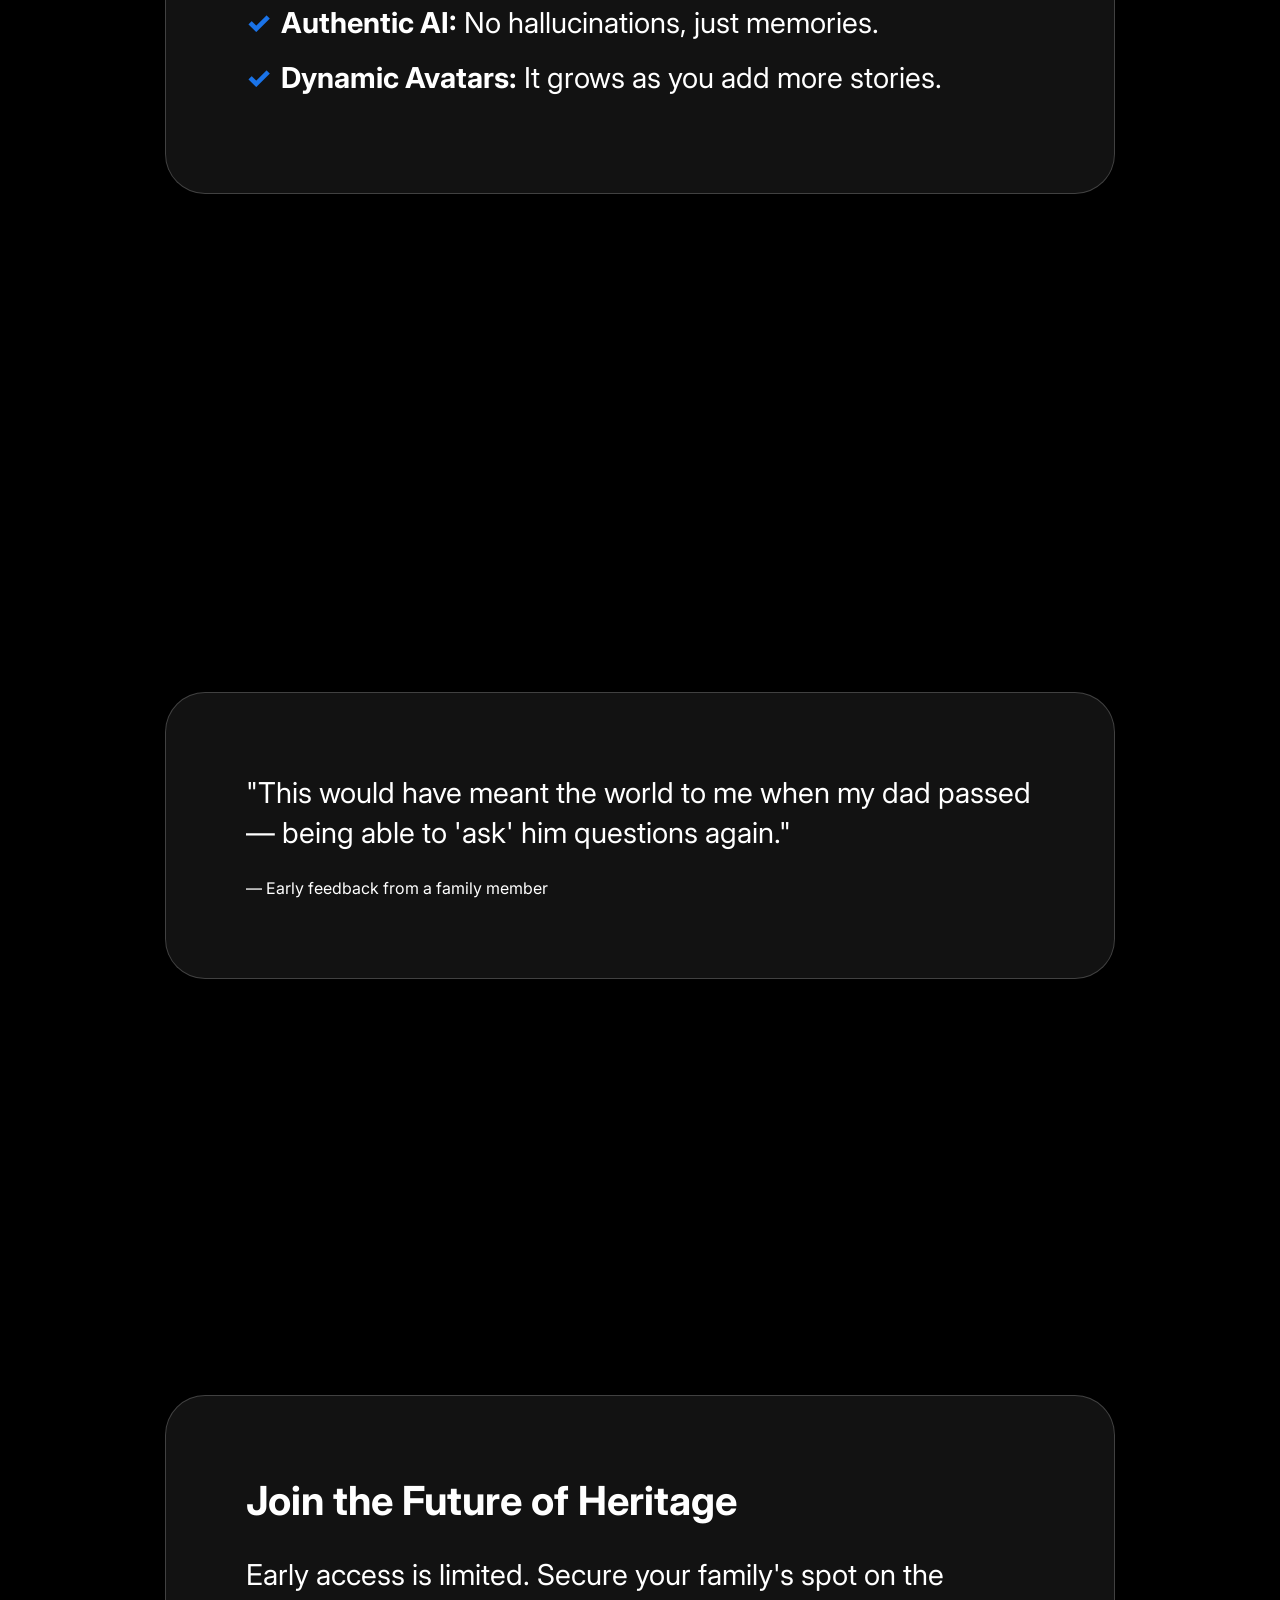
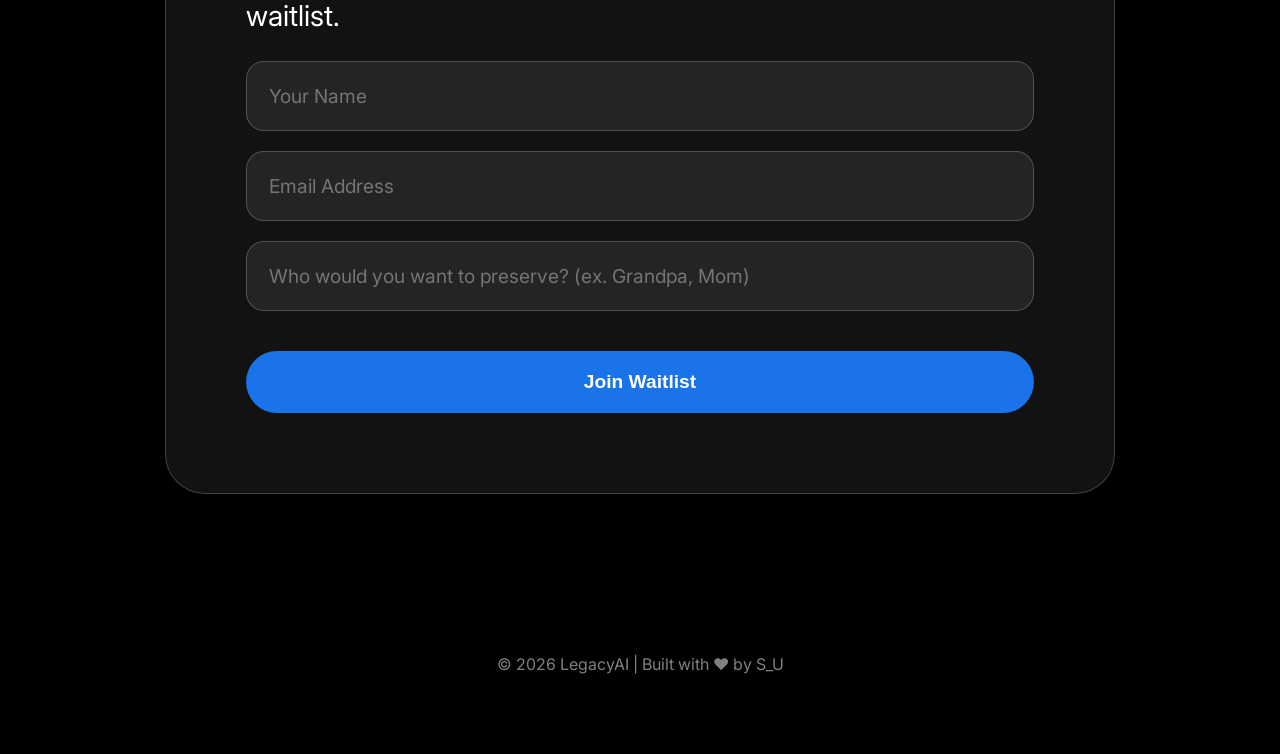
==== commit 375e3c75: "Initial commit of LegacyAI" ====
--- a/index.html
+++ b/index.html
@@ -4,6 +4,10 @@
   <meta charset="UTF-8" />
   <meta name="viewport" content="width=device-width, initial-scale=1.0"/>
   <meta name="description" content="Preserve family stories and wisdom with AI-powered conversations.">
+  <meta name="twitter:card" content="summary_large_image">
+  <meta name="twitter:title" content="LegacyAI | Preserve Family Wisdom">
+  <meta name="twitter:description" content="Upload memories today—let future generations chat with AI versions of loved ones.">
+  <meta name="twitter:image" content="https://your-username.github.io/LegacyAI/background.jpg">
   <title>LegacyAI - Preserve Family Wisdom Forever</title>
   <link rel="stylesheet" href="styles.css"/>
   <link href="https://fonts.googleapis.com/css2?family=Inter:wght@400;600;800&display=swap" rel="stylesheet"/>
@@ -12,9 +16,10 @@
   
   <div id="scroll-bg"></div>
 
-  <nav class="navbar">
+  <nav class="navbar glass-nav">
     <div class="logo">LegacyAI</div>
     <div class="nav-links">
+      <a href="dashboard.html" class="nav-link">Dashboard</a>
       <a href="upload.html" class="nav-link">Upload Story</a>
       <a href="#signup-section" class="nav-btn">Join Waitlist</a>
     </div>
@@ -69,10 +74,13 @@
       <div class="crystal-card large-card" id="waitlist-container">
         <h3 class="section-title">Join the Future of Heritage</h3>
         <p class="large-text">Early access is limited. Secure your family's spot on the waitlist.</p>
+        
         <form id="waitlist-form">
-          <input type="text" name="name" placeholder="Your Name" required/>
-          <input type="email" name="email" placeholder="Email Address" required/>
-          <input type="text" name="preserve-target" placeholder="Who would you want to preserve? (ex. Grandpa, Mom)"/>
+          <div class="upload-group">
+            <input type="text" name="name" placeholder="Your Name" required/>
+            <input type="email" name="email" placeholder="Email Address" required/>
+            <input type="text" name="preserve-target" placeholder="Who would you want to preserve? (ex. Grandpa, Mom)"/>
+          </div>
           <button type="submit" class="btn-primary" style="width: 100%;">Join Waitlist</button>
         </form>
       </div>
--- a/styles.css
+++ b/styles.css
@@ -381,4 +381,110 @@
 /* Ensure the image doesn't get clicked when we want the X */
 .preview-item img {
   pointer-events: none;
+}
+
+/* --- NEW FEATURES & LAYOUT FIXES --- */
+
+/* 1. FIX FOR CRUNCHED INPUTS (Waitlist & Form Spacing) */
+#waitlist-form input, 
+.upload-group input {
+    margin-bottom: 20px !important;
+    display: block !important;
+}
+
+/* 2. STORY PROMPT GENERATOR STYLING */
+.prompt-box {
+    background: rgba(26, 115, 232, 0.1);
+    padding: 15px 20px;
+    border-radius: 15px;
+    border-left: 4px solid var(--primary-blue);
+    margin-bottom: 15px;
+    display: flex;
+    justify-content: space-between;
+    align-items: center;
+}
+
+#current-prompt {
+    font-size: 1rem;
+    font-style: italic;
+    opacity: 0.9;
+    color: #fff;
+    margin: 0;
+}
+
+.btn-mini {
+    background: rgba(255, 255, 255, 0.1);
+    border: 1px solid var(--crystal-border);
+    color: #fff;
+    padding: 6px 12px;
+    border-radius: 50px;
+    cursor: pointer;
+    font-size: 0.8rem;
+    transition: 0.3s;
+}
+
+.btn-mini:hover {
+    background: var(--primary-blue);
+    border-color: var(--primary-blue);
+}
+
+/* 3. DASHBOARD GRID SYSTEM */
+.dashboard-grid {
+    display: grid;
+    grid-template-columns: repeat(auto-fill, minmax(280px, 1fr));
+    gap: 30px;
+    width: 100%;
+    margin-top: 20px;
+}
+
+.persona-card {
+    text-align: center;
+    padding: 40px;
+    cursor: pointer;
+    transition: all 0.4s ease;
+    display: flex;
+    flex-direction: column;
+    align-items: center;
+}
+
+.persona-card:hover {
+    transform: translateY(-10px);
+    background: rgba(255, 255, 255, 0.12);
+}
+
+.persona-avatar {
+    width: 80px;
+    height: 80px;
+    background: var(--primary-blue);
+    border-radius: 50%;
+    display: flex;
+    align-items: center;
+    justify-content: center;
+    font-size: 2rem;
+    font-weight: 800;
+    margin-bottom: 20px;
+    box-shadow: 0 10px 20px rgba(26, 115, 232, 0.3);
+}
+
+.add-card {
+    text-decoration: none;
+    border: 2px dashed var(--crystal-border);
+    background: transparent;
+}
+
+.add-card .persona-avatar {
+    background: rgba(255, 255, 255, 0.1);
+    box-shadow: none;
+}
+
+/* 4. OVERLAY FIX (Ensuring it sits on top) */
+.processing-overlay {
+    z-index: 9999 !important; /* Forces it above everything else */
+    background: rgba(0, 0, 0, 0.95) !important; /* Darker for better focus */
+}
+
+/* 5. NAVIGATION UPGRADE */
+.glass-nav {
+    backdrop-filter: blur(25px) saturate(180%) !important;
+    -webkit-backdrop-filter: blur(25px) saturate(180%) !important;
 }
